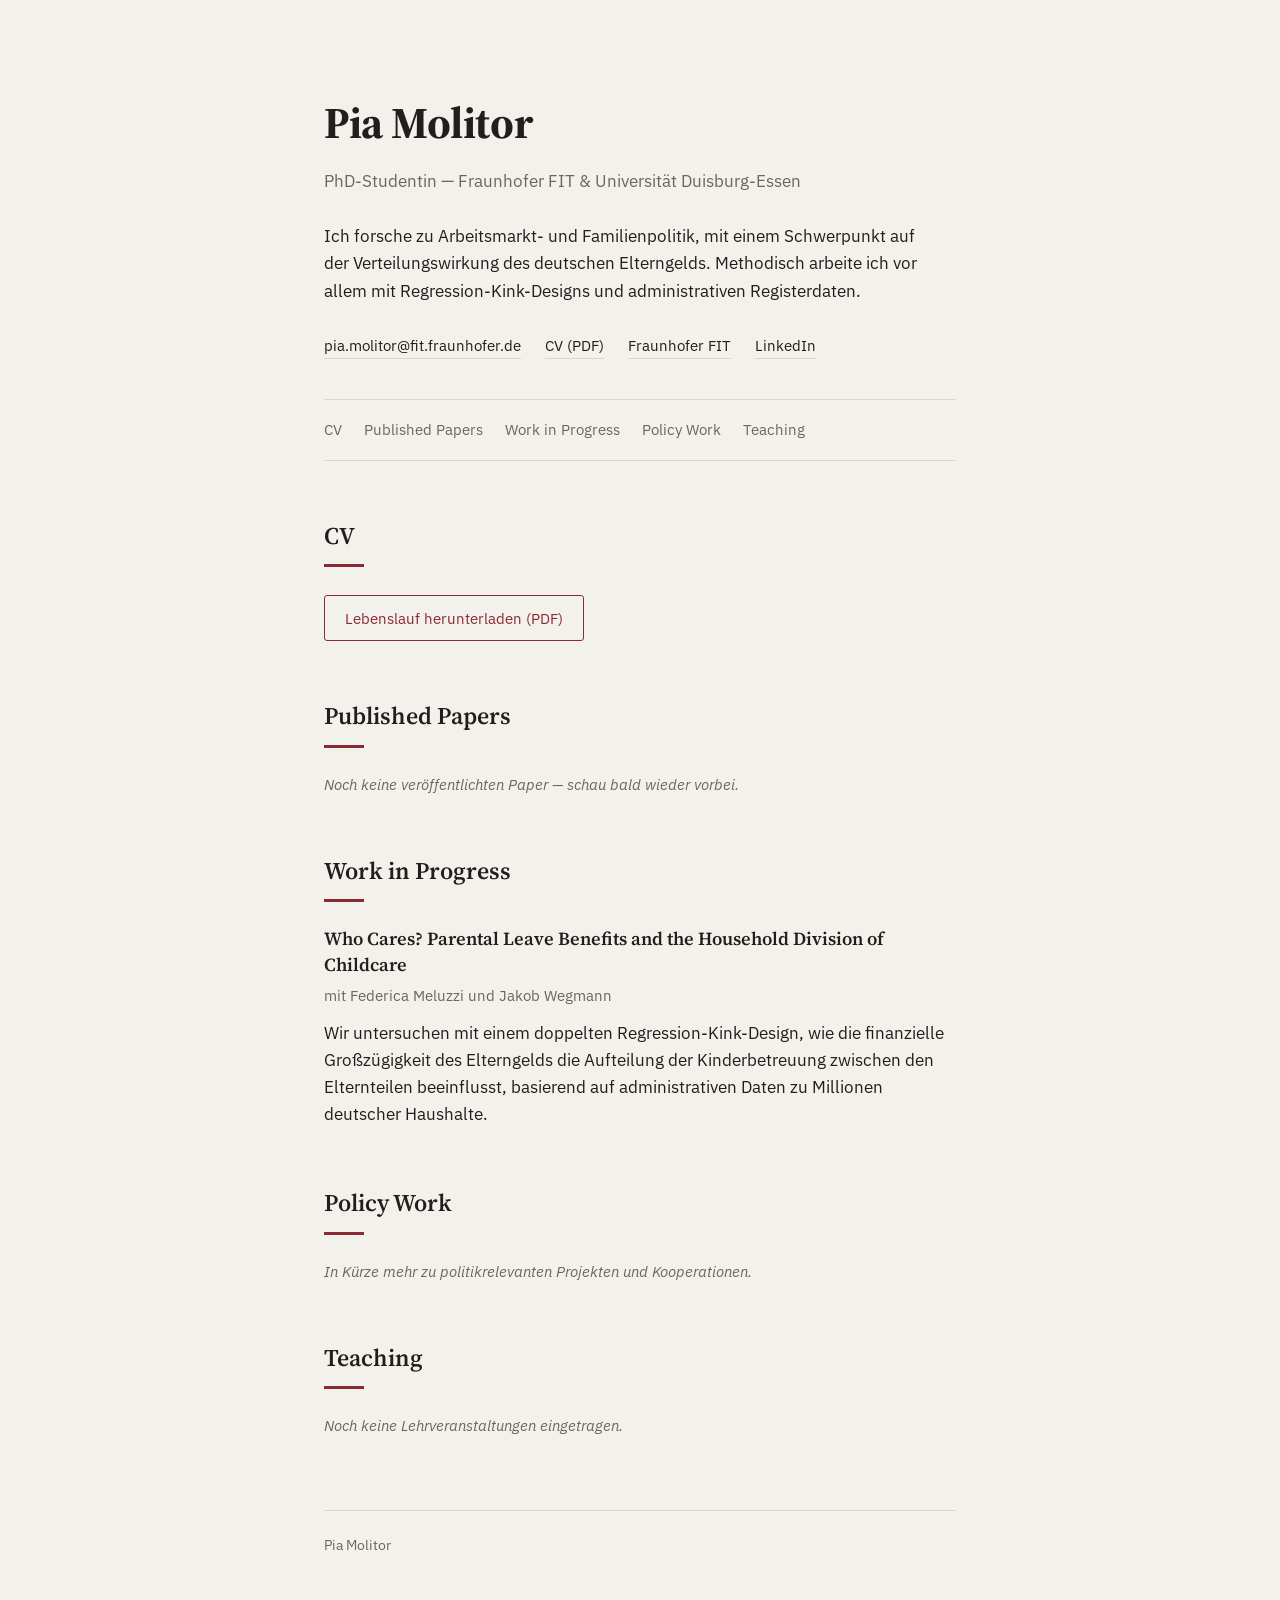
==== index.html @ 576048f9 "Add files via upload" ====
<!DOCTYPE html>
<html lang="de">
<head>
<meta charset="UTF-8">
<meta name="viewport" content="width=device-width, initial-scale=1.0">
<title>Pia Molitor</title>
<meta name="description" content="Pia Molitor — PhD-Studentin, Fraunhofer FIT und Universität Duisburg-Essen. Forschung zu Arbeitsmarkt- und Familienpolitik.">
<link rel="preconnect" href="https://fonts.googleapis.com">
<link rel="preconnect" href="https://fonts.gstatic.com" crossorigin>
<link href="https://fonts.googleapis.com/css2?family=Source+Serif+4:opsz,wght@8..60,400;8..60,600;8..60,700&family=IBM+Plex+Sans:wght@400;500;600&display=swap" rel="stylesheet">
<link rel="stylesheet" href="style.css">
</head>
<body>

<div class="page">

  <header class="intro">
    <h1>Pia Molitor</h1>
    <p class="role">PhD-Studentin &mdash; Fraunhofer FIT &amp; Universität Duisburg-Essen</p>

    <p class="bio">
      Ich forsche zu Arbeitsmarkt- und Familienpolitik, mit einem Schwerpunkt auf der
      Verteilungswirkung des deutschen Elterngelds. Methodisch arbeite ich vor allem mit
      Regression-Kink-Designs und administrativen Registerdaten.
    </p>

    <div class="contact">
      <a href="mailto:pia.molitor@fit.fraunhofer.de">pia.molitor@fit.fraunhofer.de</a>
      <a href="files/molitor_cv.pdf">CV (PDF)</a>
      <a href="https://www.fit.fraunhofer.de/de/geschaeftsfelder/mikrosimulation-und-oekonometrische-datenanalyse/team/molitor.html">Fraunhofer FIT</a>
      <a href="#">LinkedIn</a>
    </div>
  </header>

  <nav class="sections">
    <a href="#cv">CV</a>
    <a href="#published-papers">Published Papers</a>
    <a href="#work-in-progress">Work in Progress</a>
    <a href="#policy-work">Policy Work</a>
    <a href="#teaching">Teaching</a>
  </nav>

  <main>

    <section id="cv">
      <h2>CV</h2>
      <a class="cv-button" href="files/molitor_cv.pdf">Lebenslauf herunterladen (PDF)</a>
    </section>

    <section id="published-papers">
      <h2>Published Papers</h2>
      <p class="empty-note">Noch keine veröffentlichten Paper &mdash; schau bald wieder vorbei.</p>
    </section>

    <section id="work-in-progress">
      <h2>Work in Progress</h2>

      <article class="paper">
        <h3>Who Cares? Parental Leave Benefits and the Household Division of Childcare</h3>
        <p class="coauthors">mit Federica Meluzzi und Jakob Wegmann</p>
        <p class="paper-desc">
          Wir untersuchen mit einem doppelten Regression-Kink-Design, wie die finanzielle
          Großzügigkeit des Elterngelds die Aufteilung der Kinderbetreuung zwischen den
          Elternteilen beeinflusst, basierend auf administrativen Daten zu Millionen
          deutscher Haushalte.
        </p>
      </article>

    </section>

    <section id="policy-work">
      <h2>Policy Work</h2>
      <p class="empty-note">In Kürze mehr zu politikrelevanten Projekten und Kooperationen.</p>
    </section>

    <section id="teaching">
      <h2>Teaching</h2>
      <p class="empty-note">Noch keine Lehrveranstaltungen eingetragen.</p>
    </section>

  </main>

  <footer>
    <p>Pia Molitor</p>
  </footer>

</div>

</body>
</html>
---- style.css ----
:root {
  --bg: #F3F1EC;
  --ink: #221E1B;
  --muted: #6E655D;
  --accent: #8C2A34;
  --accent-soft: #C98F93;
  --hairline: #DBD5CB;
  --serif: "Source Serif 4", Georgia, serif;
  --sans: "IBM Plex Sans", -apple-system, BlinkMacSystemFont, "Segoe UI", sans-serif;
}

* {
  box-sizing: border-box;
}

html {
  scroll-behavior: smooth;
}

body {
  margin: 0;
  background: var(--bg);
  color: var(--ink);
  font-family: var(--sans);
  font-size: 17px;
  line-height: 1.6;
  -webkit-font-smoothing: antialiased;
}

@media (prefers-reduced-motion: reduce) {
  html {
    scroll-behavior: auto;
  }
}

.page {
  max-width: 680px;
  margin: 0 auto;
  padding: 88px 24px 64px;
}

/* ---- Header ---- */

.intro h1 {
  font-family: var(--serif);
  font-weight: 700;
  font-size: 2.75rem;
  letter-spacing: -0.01em;
  margin: 0 0 10px;
}

.role {
  font-size: 1.05rem;
  color: var(--muted);
  margin: 0 0 28px;
}

.bio {
  max-width: 60ch;
  margin: 0 0 28px;
}

.contact {
  display: flex;
  flex-wrap: wrap;
  gap: 8px 24px;
  margin-bottom: 40px;
}

.contact a {
  color: var(--ink);
  text-decoration: none;
  border-bottom: 1px solid var(--hairline);
  font-size: 0.95rem;
  padding-bottom: 1px;
  transition: border-color 0.15s ease, color 0.15s ease;
}

.contact a:hover {
  color: var(--accent);
  border-color: var(--accent);
}

/* ---- Section nav ---- */

.sections {
  display: flex;
  flex-wrap: wrap;
  gap: 10px 22px;
  padding: 18px 0;
  border-top: 1px solid var(--hairline);
  border-bottom: 1px solid var(--hairline);
  margin-bottom: 56px;
}

.sections a {
  color: var(--muted);
  text-decoration: none;
  font-size: 0.92rem;
  transition: color 0.15s ease;
}

.sections a:hover {
  color: var(--accent);
}

/* ---- Sections ---- */

section {
  margin-bottom: 56px;
  scroll-margin-top: 32px;
}

section h2 {
  font-family: var(--serif);
  font-weight: 600;
  font-size: 1.5rem;
  margin: 0 0 4px;
  padding-bottom: 12px;
  position: relative;
}

section h2::after {
  content: "";
  position: absolute;
  left: 0;
  bottom: 0;
  width: 40px;
  height: 3px;
  background: var(--accent);
}

section > *:not(h2) {
  margin-top: 24px;
}

.empty-note {
  color: var(--muted);
  font-style: italic;
  font-size: 0.95rem;
}

/* ---- CV button ---- */

.cv-button {
  display: inline-block;
  color: var(--accent);
  text-decoration: none;
  border: 1px solid var(--accent);
  padding: 10px 20px;
  border-radius: 3px;
  font-size: 0.95rem;
  transition: background 0.15s ease, color 0.15s ease;
}

.cv-button:hover {
  background: var(--accent);
  color: #fff;
}

/* ---- Papers ---- */

.paper + .paper {
  margin-top: 36px;
  padding-top: 36px;
  border-top: 1px solid var(--hairline);
}

.paper h3 {
  font-family: var(--serif);
  font-weight: 600;
  font-size: 1.15rem;
  margin: 0 0 6px;
  line-height: 1.4;
}

.coauthors {
  color: var(--muted);
  font-size: 0.92rem;
  margin: 0 0 12px;
}

.paper-desc {
  margin: 0;
  max-width: 62ch;
}

.paper-links {
  margin-top: 12px;
  display: flex;
  gap: 18px;
}

.paper-links a {
  color: var(--accent);
  text-decoration: none;
  font-size: 0.9rem;
  border-bottom: 1px solid var(--accent-soft);
}

.paper-links a:hover {
  border-color: var(--accent);
}

/* ---- Footer ---- */

footer {
  margin-top: 72px;
  padding-top: 24px;
  border-top: 1px solid var(--hairline);
  color: var(--muted);
  font-size: 0.85rem;
}

footer p {
  margin: 0;
}

/* ---- Mobile ---- */

@media (max-width: 480px) {
  .page {
    padding: 56px 20px 48px;
  }
  .intro h1 {
    font-size: 2.1rem;
  }
}
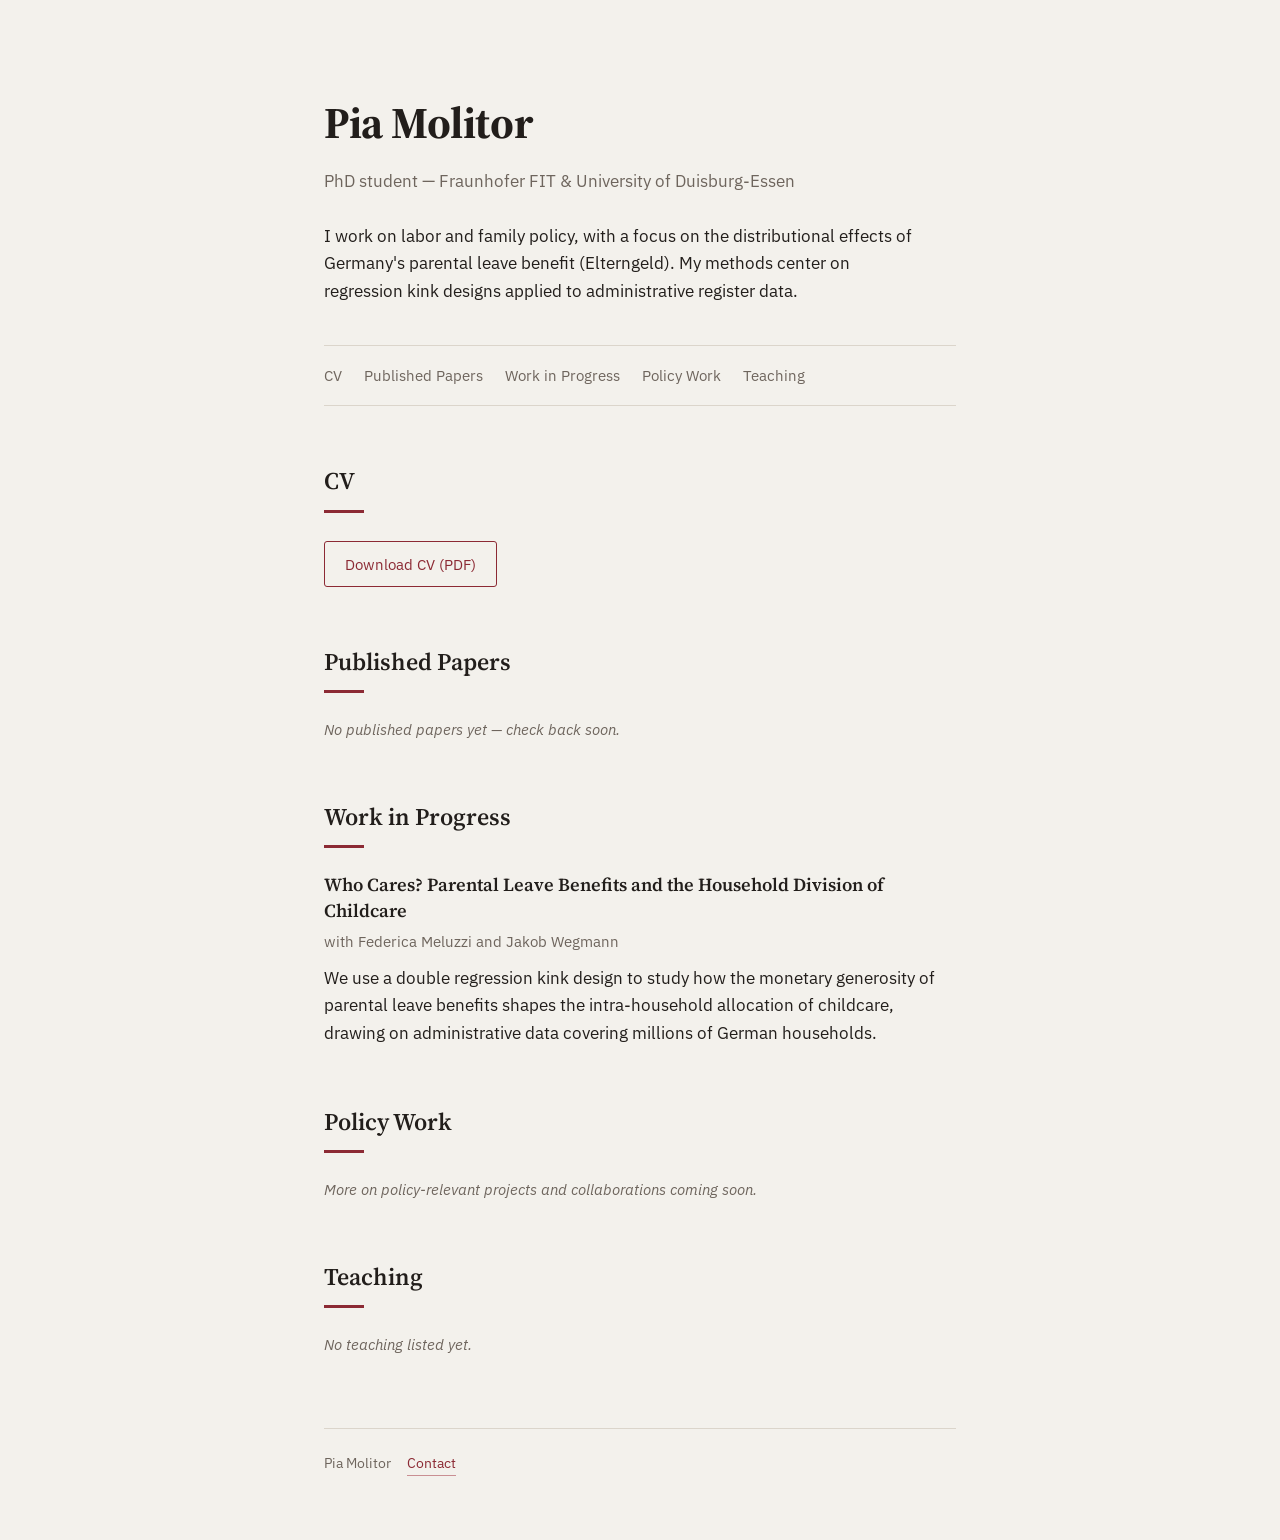
==== commit fda7cdb5: "Update" ====
--- a/index.html
+++ b/index.html
@@ -4,7 +4,7 @@
 <meta charset="UTF-8">
 <meta name="viewport" content="width=device-width, initial-scale=1.0">
 <title>Pia Molitor</title>
-<meta name="description" content="Pia Molitor — PhD-Studentin, Fraunhofer FIT und Universität Duisburg-Essen. Forschung zu Arbeitsmarkt- und Familienpolitik.">
+<meta name="description" content="Pia Molitor — PhD student, Fraunhofer FIT and University of Duisburg-Essen. Research on labor and family policy.">
 <link rel="preconnect" href="https://fonts.googleapis.com">
 <link rel="preconnect" href="https://fonts.gstatic.com" crossorigin>
 <link href="https://fonts.googleapis.com/css2?family=Source+Serif+4:opsz,wght@8..60,400;8..60,600;8..60,700&family=IBM+Plex+Sans:wght@400;500;600&display=swap" rel="stylesheet">
@@ -16,20 +16,13 @@
 
   <header class="intro">
     <h1>Pia Molitor</h1>
-    <p class="role">PhD-Studentin &mdash; Fraunhofer FIT &amp; Universität Duisburg-Essen</p>
+    <p class="role">PhD student &mdash; Fraunhofer FIT &amp; University of Duisburg-Essen</p>
 
     <p class="bio">
-      Ich forsche zu Arbeitsmarkt- und Familienpolitik, mit einem Schwerpunkt auf der
-      Verteilungswirkung des deutschen Elterngelds. Methodisch arbeite ich vor allem mit
-      Regression-Kink-Designs und administrativen Registerdaten.
+      I work on labor and family policy, with a focus on the distributional effects of
+      Germany's parental leave benefit (Elterngeld). My methods center on regression kink
+      designs applied to administrative register data.
     </p>
-
-    <div class="contact">
-      <a href="mailto:pia.molitor@fit.fraunhofer.de">pia.molitor@fit.fraunhofer.de</a>
-      <a href="files/molitor_cv.pdf">CV (PDF)</a>
-      <a href="https://www.fit.fraunhofer.de/de/geschaeftsfelder/mikrosimulation-und-oekonometrische-datenanalyse/team/molitor.html">Fraunhofer FIT</a>
-      <a href="#">LinkedIn</a>
-    </div>
   </header>
 
   <nav class="sections">
@@ -44,12 +37,12 @@
 
     <section id="cv">
       <h2>CV</h2>
-      <a class="cv-button" href="files/molitor_cv.pdf">Lebenslauf herunterladen (PDF)</a>
+      <a class="cv-button" href="files/molitor_cv.pdf">Download CV (PDF)</a>
     </section>
 
     <section id="published-papers">
       <h2>Published Papers</h2>
-      <p class="empty-note">Noch keine veröffentlichten Paper &mdash; schau bald wieder vorbei.</p>
+      <p class="empty-note">No published papers yet &mdash; check back soon.</p>
     </section>
 
     <section id="work-in-progress">
@@ -57,12 +50,11 @@
 
       <article class="paper">
         <h3>Who Cares? Parental Leave Benefits and the Household Division of Childcare</h3>
-        <p class="coauthors">mit Federica Meluzzi und Jakob Wegmann</p>
+        <p class="coauthors">with Federica Meluzzi and Jakob Wegmann</p>
         <p class="paper-desc">
-          Wir untersuchen mit einem doppelten Regression-Kink-Design, wie die finanzielle
-          Großzügigkeit des Elterngelds die Aufteilung der Kinderbetreuung zwischen den
-          Elternteilen beeinflusst, basierend auf administrativen Daten zu Millionen
-          deutscher Haushalte.
+          We use a double regression kink design to study how the monetary generosity of
+          parental leave benefits shapes the intra-household allocation of childcare,
+          drawing on administrative data covering millions of German households.
         </p>
       </article>
 
@@ -70,18 +62,19 @@
 
     <section id="policy-work">
       <h2>Policy Work</h2>
-      <p class="empty-note">In Kürze mehr zu politikrelevanten Projekten und Kooperationen.</p>
+      <p class="empty-note">More on policy-relevant projects and collaborations coming soon.</p>
     </section>
 
     <section id="teaching">
       <h2>Teaching</h2>
-      <p class="empty-note">Noch keine Lehrveranstaltungen eingetragen.</p>
+      <p class="empty-note">No teaching listed yet.</p>
     </section>
 
   </main>
 
   <footer>
-    <p>Pia Molitor</p>
+    <p class="footer-name">Pia Molitor</p>
+    <a class="footer-contact" href="mailto:pia.molitor@fit.fraunhofer.de">Contact</a>
   </footer>
 
 </div>
--- a/style.css
+++ b/style.css
@@ -57,28 +57,7 @@
 
 .bio {
   max-width: 60ch;
-  margin: 0 0 28px;
-}
-
-.contact {
-  display: flex;
-  flex-wrap: wrap;
-  gap: 8px 24px;
-  margin-bottom: 40px;
-}
-
-.contact a {
-  color: var(--ink);
-  text-decoration: none;
-  border-bottom: 1px solid var(--hairline);
-  font-size: 0.95rem;
-  padding-bottom: 1px;
-  transition: border-color 0.15s ease, color 0.15s ease;
-}
-
-.contact a:hover {
-  color: var(--accent);
-  border-color: var(--accent);
+  margin: 0 0 40px;
 }
 
 /* ---- Section nav ---- */
@@ -208,12 +187,25 @@
   margin-top: 72px;
   padding-top: 24px;
   border-top: 1px solid var(--hairline);
+  display: flex;
+  align-items: baseline;
+  gap: 16px;
   color: var(--muted);
   font-size: 0.85rem;
 }
 
-footer p {
+.footer-name {
   margin: 0;
+}
+
+.footer-contact {
+  color: var(--accent);
+  text-decoration: none;
+  border-bottom: 1px solid var(--accent-soft);
+}
+
+.footer-contact:hover {
+  border-color: var(--accent);
 }
 
 /* ---- Mobile ---- */
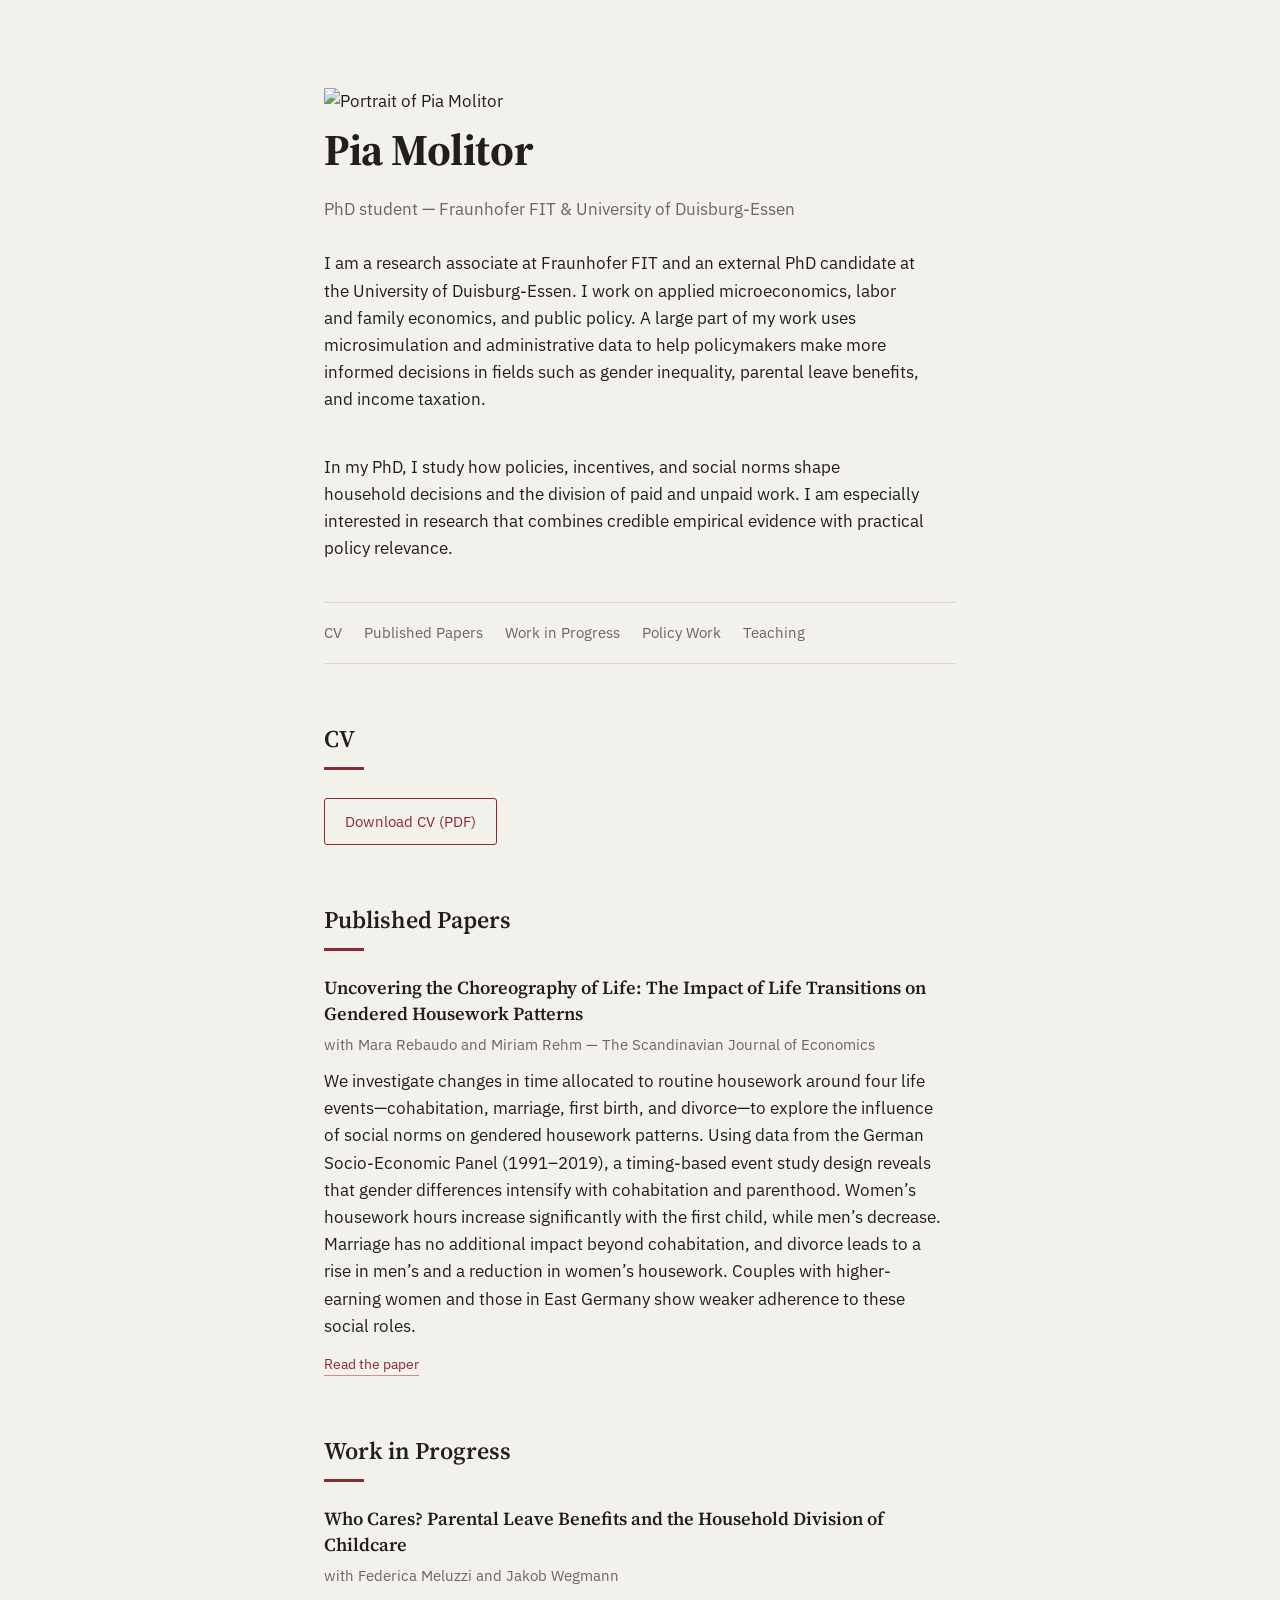
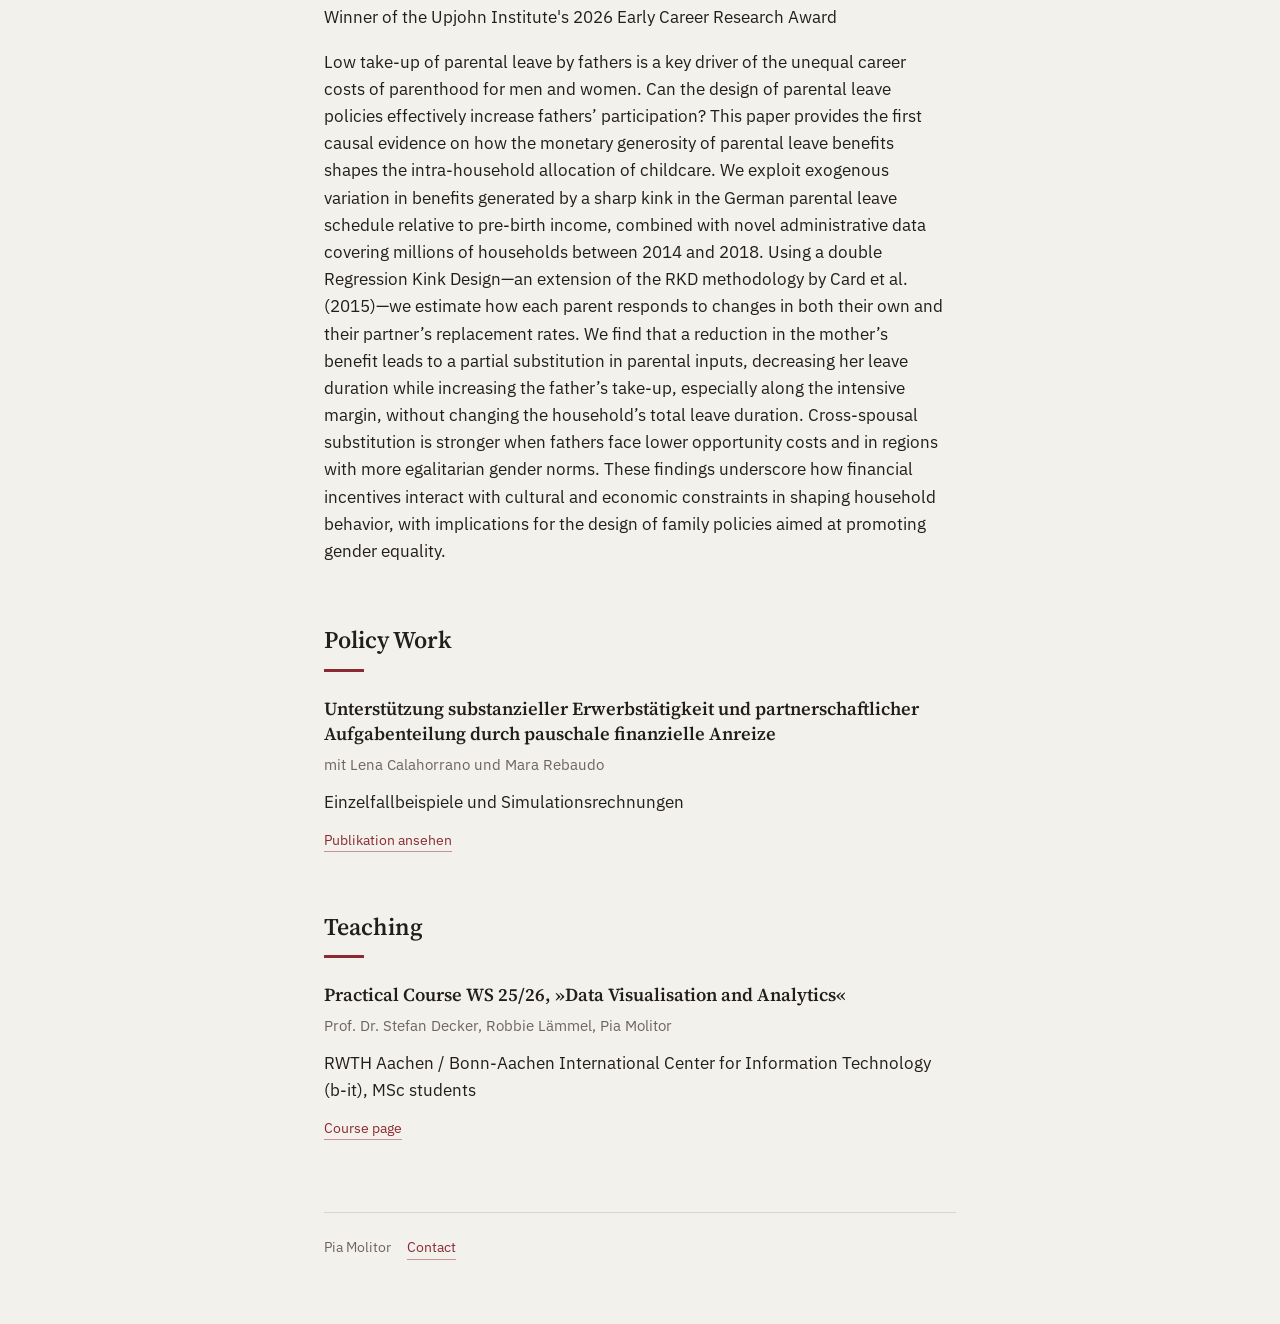
==== commit 31f149f4: "Update index.html" ====
--- a/index.html
+++ b/index.html
@@ -1,5 +1,5 @@
 <!DOCTYPE html>
-<html lang="de">
+<html lang="en">
 <head>
 <meta charset="UTF-8">
 <meta name="viewport" content="width=device-width, initial-scale=1.0">
@@ -15,14 +15,26 @@
 <div class="page">
 
   <header class="intro">
-    <h1>Pia Molitor</h1>
-    <p class="role">PhD student &mdash; Fraunhofer FIT &amp; University of Duisburg-Essen</p>
+    <img class="portrait" src="images/photo.jpg" alt="Portrait of Pia Molitor">
 
-    <p class="bio">
-      I work on labor and family policy, with a focus on the distributional effects of
-      Germany's parental leave benefit (Elterngeld). My methods center on regression kink
-      designs applied to administrative register data.
-    </p>
+    <div class="intro-text">
+      <h1>Pia Molitor</h1>
+      <p class="role">PhD student &mdash; Fraunhofer FIT &amp; University of Duisburg-Essen</p>
+
+      <p class="bio">
+        I am a research associate at Fraunhofer FIT and an external PhD candidate at the
+        University of Duisburg-Essen. I work on applied microeconomics, labor and family
+        economics, and public policy. A large part of my work uses microsimulation and
+        administrative data to help policymakers make more informed decisions in fields
+        such as gender inequality, parental leave benefits, and income taxation.
+      </p>
+
+      <p class="bio">
+        In my PhD, I study how policies, incentives, and social norms shape household
+        decisions and the division of paid and unpaid work. I am especially interested in
+        research that combines credible empirical evidence with practical policy relevance.
+      </p>
+    </div>
   </header>
 
   <nav class="sections">
@@ -42,7 +54,27 @@
 
     <section id="published-papers">
       <h2>Published Papers</h2>
-      <p class="empty-note">No published papers yet &mdash; check back soon.</p>
+
+      <article class="paper">
+        <h3>Uncovering the Choreography of Life: The Impact of Life Transitions on Gendered Housework Patterns</h3>
+        <p class="coauthors">with Mara Rebaudo and Miriam Rehm &mdash; The Scandinavian Journal of Economics</p>
+        <p class="paper-desc">
+          We investigate changes in time allocated to routine housework around four life
+          events&mdash;cohabitation, marriage, first birth, and divorce&mdash;to explore the
+          influence of social norms on gendered housework patterns. Using data from the
+          German Socio-Economic Panel (1991&ndash;2019), a timing-based event study design
+          reveals that gender differences intensify with cohabitation and parenthood.
+          Women&rsquo;s housework hours increase significantly with the first child, while
+          men&rsquo;s decrease. Marriage has no additional impact beyond cohabitation, and
+          divorce leads to a rise in men&rsquo;s and a reduction in women&rsquo;s housework.
+          Couples with higher-earning women and those in East Germany show weaker adherence
+          to these social roles.
+        </p>
+        <p class="paper-links">
+          <a href="https://onlinelibrary.wiley.com/doi/10.1111/sjoe.70034">Read the paper</a>
+        </p>
+      </article>
+
     </section>
 
     <section id="work-in-progress">
@@ -51,10 +83,27 @@
       <article class="paper">
         <h3>Who Cares? Parental Leave Benefits and the Household Division of Childcare</h3>
         <p class="coauthors">with Federica Meluzzi and Jakob Wegmann</p>
+        <p class="award">Winner of the Upjohn Institute's 2026 Early Career Research Award</p>
         <p class="paper-desc">
-          We use a double regression kink design to study how the monetary generosity of
-          parental leave benefits shapes the intra-household allocation of childcare,
-          drawing on administrative data covering millions of German households.
+          Low take-up of parental leave by fathers is a key driver of the unequal career
+          costs of parenthood for men and women. Can the design of parental leave policies
+          effectively increase fathers&rsquo; participation? This paper provides the first
+          causal evidence on how the monetary generosity of parental leave benefits shapes
+          the intra-household allocation of childcare. We exploit exogenous variation in
+          benefits generated by a sharp kink in the German parental leave schedule relative
+          to pre-birth income, combined with novel administrative data covering millions of
+          households between 2014 and 2018. Using a double Regression Kink Design&mdash;an
+          extension of the RKD methodology by Card et al. (2015)&mdash;we estimate how each
+          parent responds to changes in both their own and their partner&rsquo;s replacement
+          rates. We find that a reduction in the mother&rsquo;s benefit leads to a partial
+          substitution in parental inputs, decreasing her leave duration while increasing
+          the father&rsquo;s take-up, especially along the intensive margin, without
+          changing the household&rsquo;s total leave duration. Cross-spousal substitution is
+          stronger when fathers face lower opportunity costs and in regions with more
+          egalitarian gender norms. These findings underscore how financial incentives
+          interact with cultural and economic constraints in shaping household behavior,
+          with implications for the design of family policies aimed at promoting gender
+          equality.
         </p>
       </article>
 
@@ -62,12 +111,35 @@
 
     <section id="policy-work">
       <h2>Policy Work</h2>
-      <p class="empty-note">More on policy-relevant projects and collaborations coming soon.</p>
+
+      <article class="paper">
+        <h3>Unterstützung substanzieller Erwerbstätigkeit und partnerschaftlicher Aufgabenteilung durch pauschale finanzielle Anreize</h3>
+        <p class="coauthors">mit Lena Calahorrano und Mara Rebaudo</p>
+        <p class="paper-desc">
+          Einzelfallbeispiele und Simulationsrechnungen
+        </p>
+        <p class="paper-links">
+          <a href="https://publica.fraunhofer.de/entities/publication/b7f24b9c-77d6-4dd0-90d8-0292353b20f4">Publikation ansehen</a>
+        </p>
+      </article>
+
     </section>
 
     <section id="teaching">
       <h2>Teaching</h2>
-      <p class="empty-note">No teaching listed yet.</p>
+
+      <article class="paper">
+        <h3>Practical Course WS 25/26, &raquo;Data Visualisation and Analytics&laquo;</h3>
+        <p class="coauthors">Prof. Dr. Stefan Decker, Robbie Lämmel, Pia Molitor</p>
+        <p class="paper-desc">
+          RWTH Aachen / Bonn-Aachen International Center for Information Technology (b-it),
+          MSc students
+        </p>
+        <p class="paper-links">
+          <a href="https://dbis.rwth-aachen.de/dbis/index.php/academics/courses/">Course page</a>
+        </p>
+      </article>
+
     </section>
 
   </main>
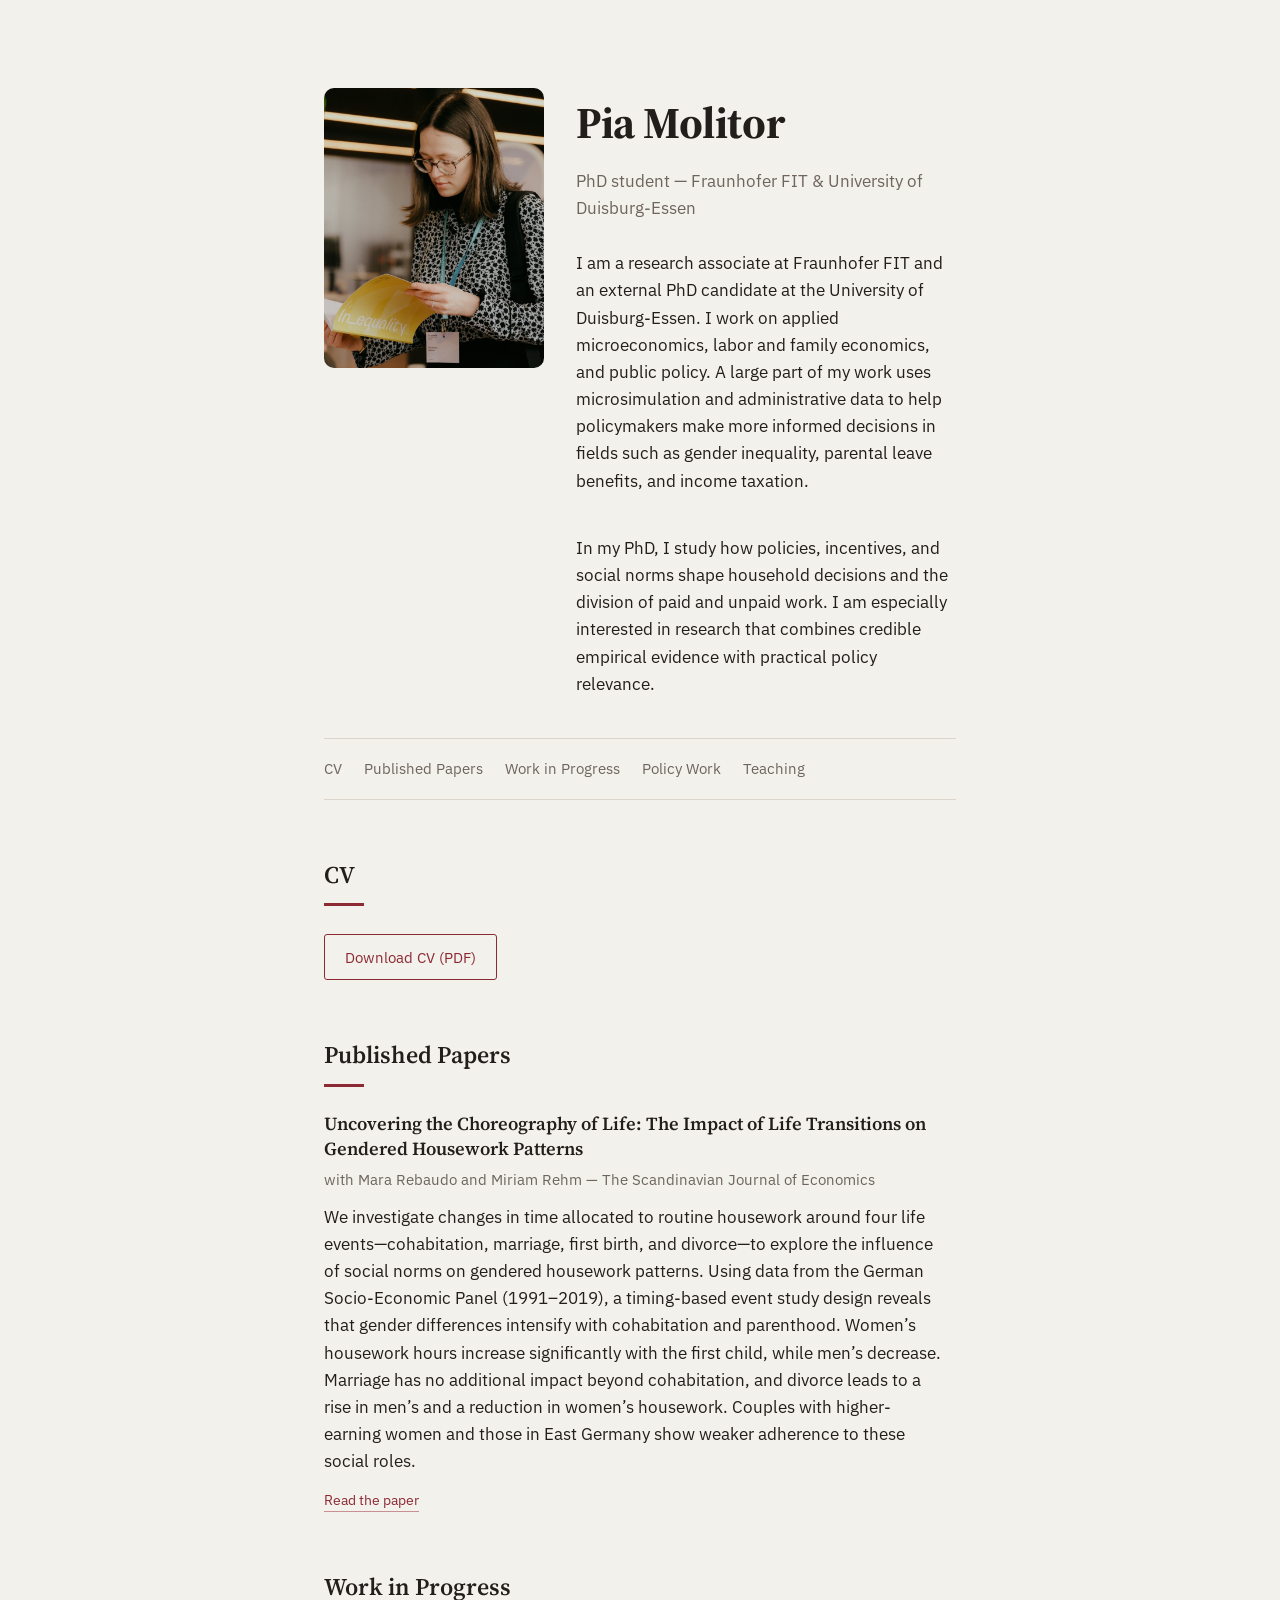
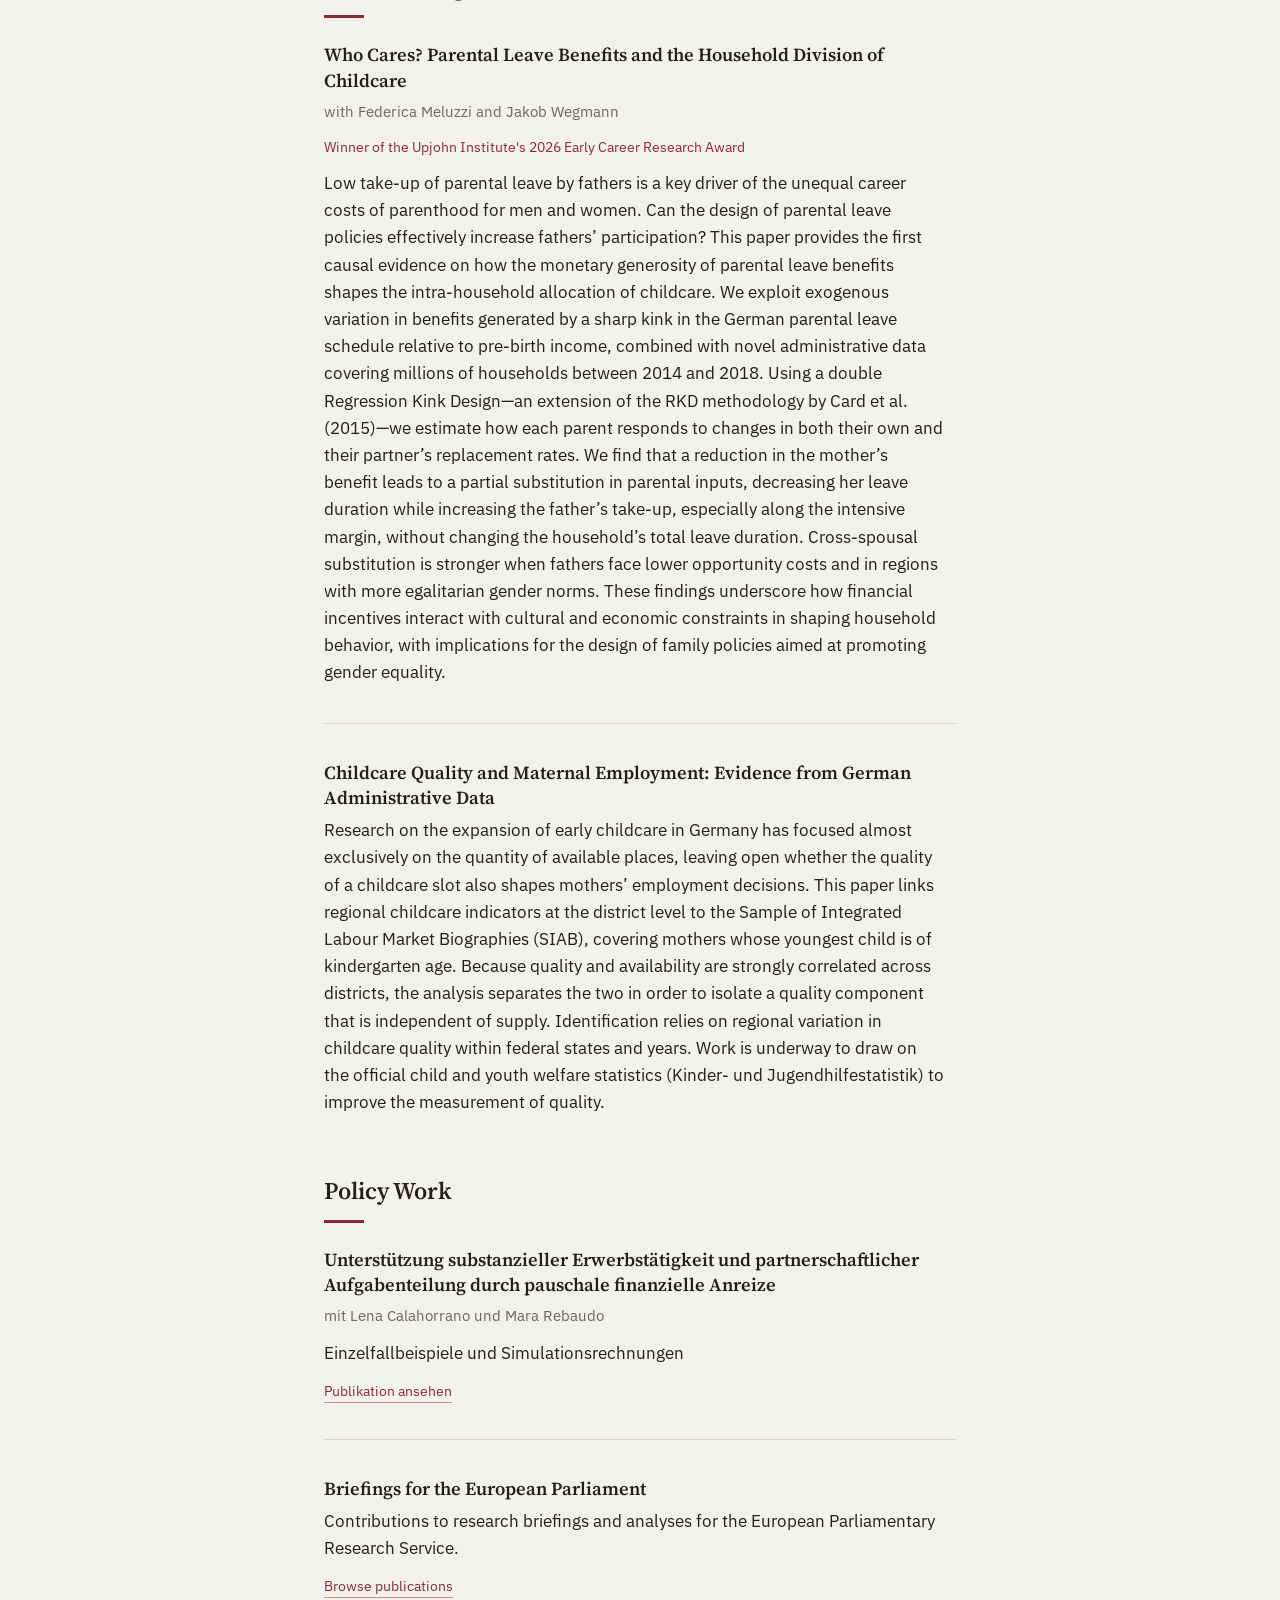
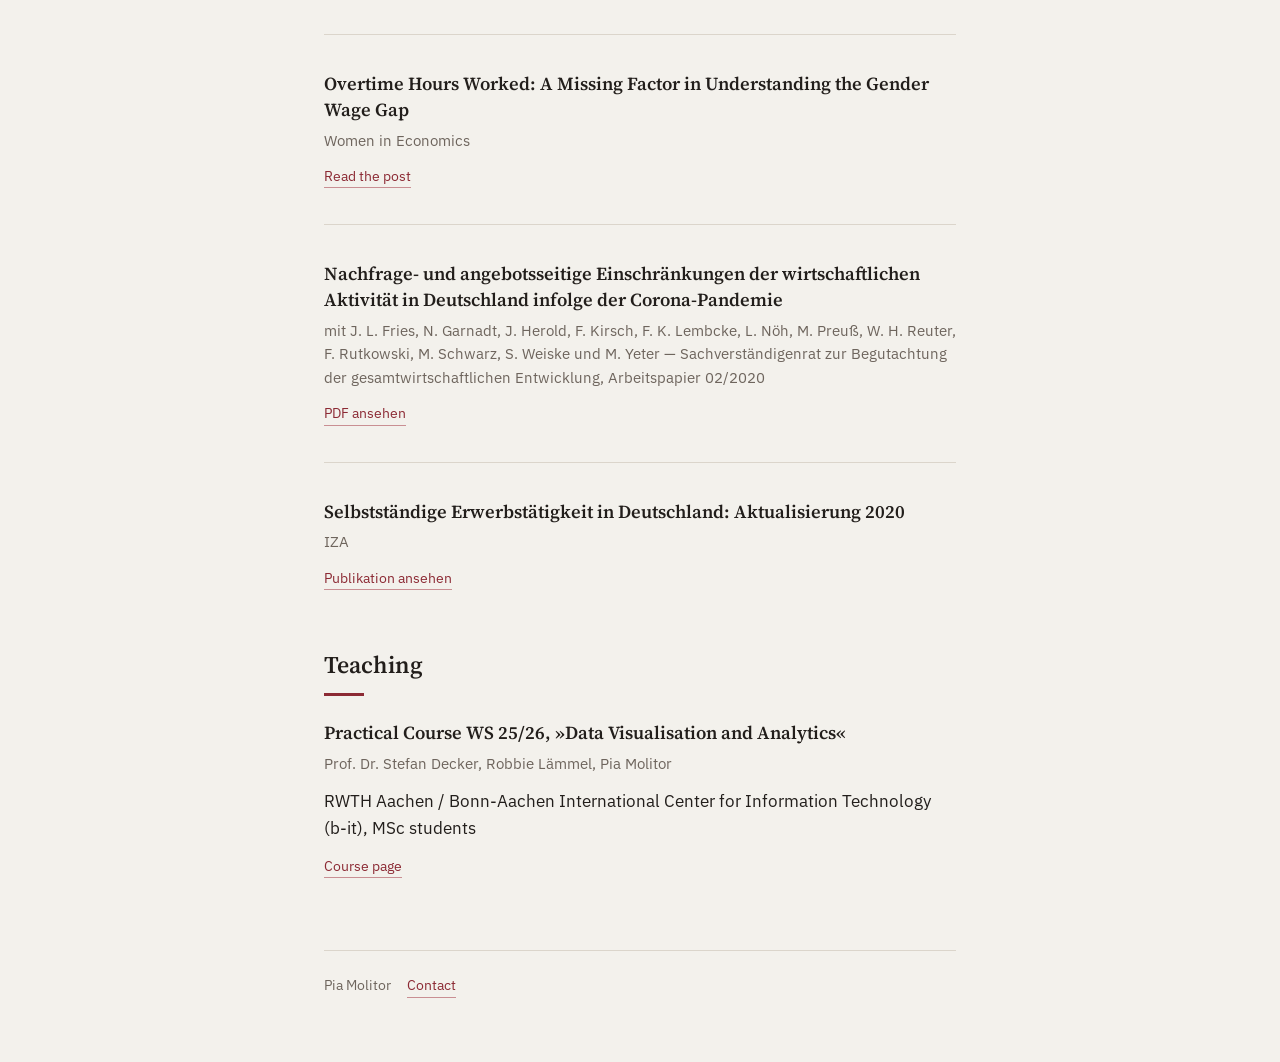
==== commit cb6c9e12: "Update" ====
--- a/index.html
+++ b/index.html
@@ -107,6 +107,23 @@
         </p>
       </article>
 
+      <article class="paper">
+        <h3>Childcare Quality and Maternal Employment: Evidence from German Administrative Data</h3>
+        <p class="paper-desc">
+          Research on the expansion of early childcare in Germany has focused almost
+          exclusively on the quantity of available places, leaving open whether the quality
+          of a childcare slot also shapes mothers&rsquo; employment decisions. This paper
+          links regional childcare indicators at the district level to the Sample of
+          Integrated Labour Market Biographies (SIAB), covering mothers whose youngest
+          child is of kindergarten age. Because quality and availability are strongly
+          correlated across districts, the analysis separates the two in order to isolate a
+          quality component that is independent of supply. Identification relies on
+          regional variation in childcare quality within federal states and years. Work is
+          underway to draw on the official child and youth welfare statistics (Kinder- und
+          Jugendhilfestatistik) to improve the measurement of quality.
+        </p>
+      </article>
+
     </section>
 
     <section id="policy-work">
@@ -120,6 +137,41 @@
         </p>
         <p class="paper-links">
           <a href="https://publica.fraunhofer.de/entities/publication/b7f24b9c-77d6-4dd0-90d8-0292353b20f4">Publikation ansehen</a>
+        </p>
+      </article>
+
+      <article class="paper">
+        <h3>Briefings for the European Parliament</h3>
+        <p class="paper-desc">
+          Contributions to research briefings and analyses for the European Parliamentary
+          Research Service.
+        </p>
+        <p class="paper-links">
+          <a href="https://www.europarl.europa.eu/thinktank/en/research/advanced-search?textualSearch=&authors=237893&startDate=01%2F07%2F2019&endDate=&firstCameToPage=false">Browse publications</a>
+        </p>
+      </article>
+
+      <article class="paper">
+        <h3>Overtime Hours Worked: A Missing Factor in Understanding the Gender Wage Gap</h3>
+        <p class="coauthors">Women in Economics</p>
+        <p class="paper-links">
+          <a href="https://www.women-in-economics.com/post/overtime-hours-worked-a-missing-factor-in-understanding-the-gender-wage-gap">Read the post</a>
+        </p>
+      </article>
+
+      <article class="paper">
+        <h3>Nachfrage- und angebotsseitige Einschränkungen der wirtschaftlichen Aktivität in Deutschland infolge der Corona-Pandemie</h3>
+        <p class="coauthors">mit J. L. Fries, N. Garnadt, J. Herold, F. Kirsch, F. K. Lembcke, L. Nöh, M. Preuß, W. H. Reuter, F. Rutkowski, M. Schwarz, S. Weiske und M. Yeter &mdash; Sachverständigenrat zur Begutachtung der gesamtwirtschaftlichen Entwicklung, Arbeitspapier 02/2020</p>
+        <p class="paper-links">
+          <a href="https://www.sachverstaendigenrat-wirtschaft.de/fileadmin/dateiablage/Arbeitspapiere/Arbeitspapier_02_2020.pdf">PDF ansehen</a>
+        </p>
+      </article>
+
+      <article class="paper">
+        <h3>Selbstständige Erwerbstätigkeit in Deutschland: Aktualisierung 2020</h3>
+        <p class="coauthors">IZA</p>
+        <p class="paper-links">
+          <a href="https://www.iza.org/en/publications/r/210/selbststandige-erwerbstatigkeit-in-deutschland-aktualisierung-2020">Publikation ansehen</a>
         </p>
       </article>
 
--- a/style.css
+++ b/style.css
@@ -41,6 +41,26 @@
 
 /* ---- Header ---- */
 
+.intro {
+  display: flex;
+  gap: 32px;
+  align-items: flex-start;
+}
+
+.portrait {
+  width: 220px;
+  height: 280px;
+  border-radius: 10px;
+  object-fit: cover;
+  flex-shrink: 0;
+  background: var(--hairline);
+}
+
+.intro-text {
+  flex: 1;
+  min-width: 0;
+}
+
 .intro h1 {
   font-family: var(--serif);
   font-weight: 700;
@@ -210,10 +230,24 @@
 
 /* ---- Mobile ---- */
 
+.award {
+  color: var(--accent);
+  font-size: 0.9rem;
+  margin: 0 0 12px;
+}
+
 @media (max-width: 480px) {
   .page {
     padding: 56px 20px 48px;
   }
+  .intro {
+    flex-direction: column;
+    gap: 20px;
+  }
+  .portrait {
+    width: 150px;
+    height: 190px;
+  }
   .intro h1 {
     font-size: 2.1rem;
   }
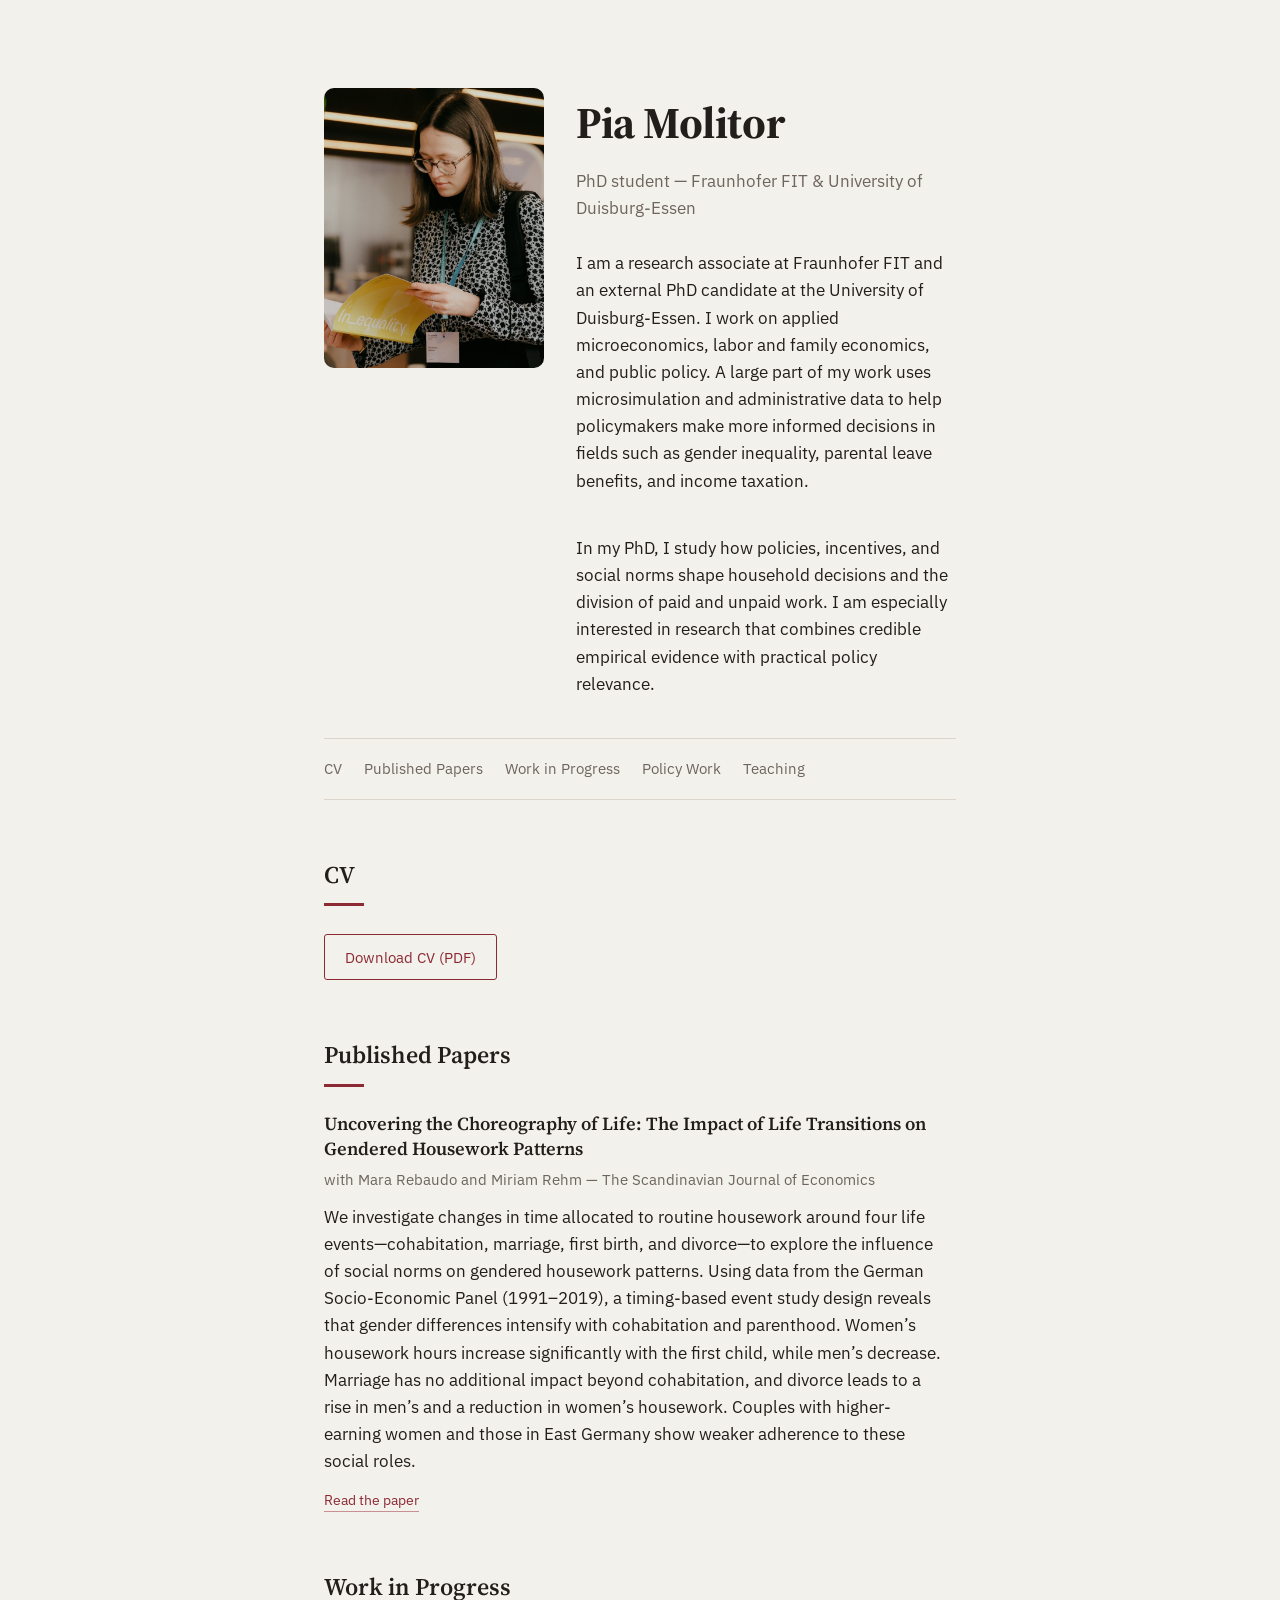
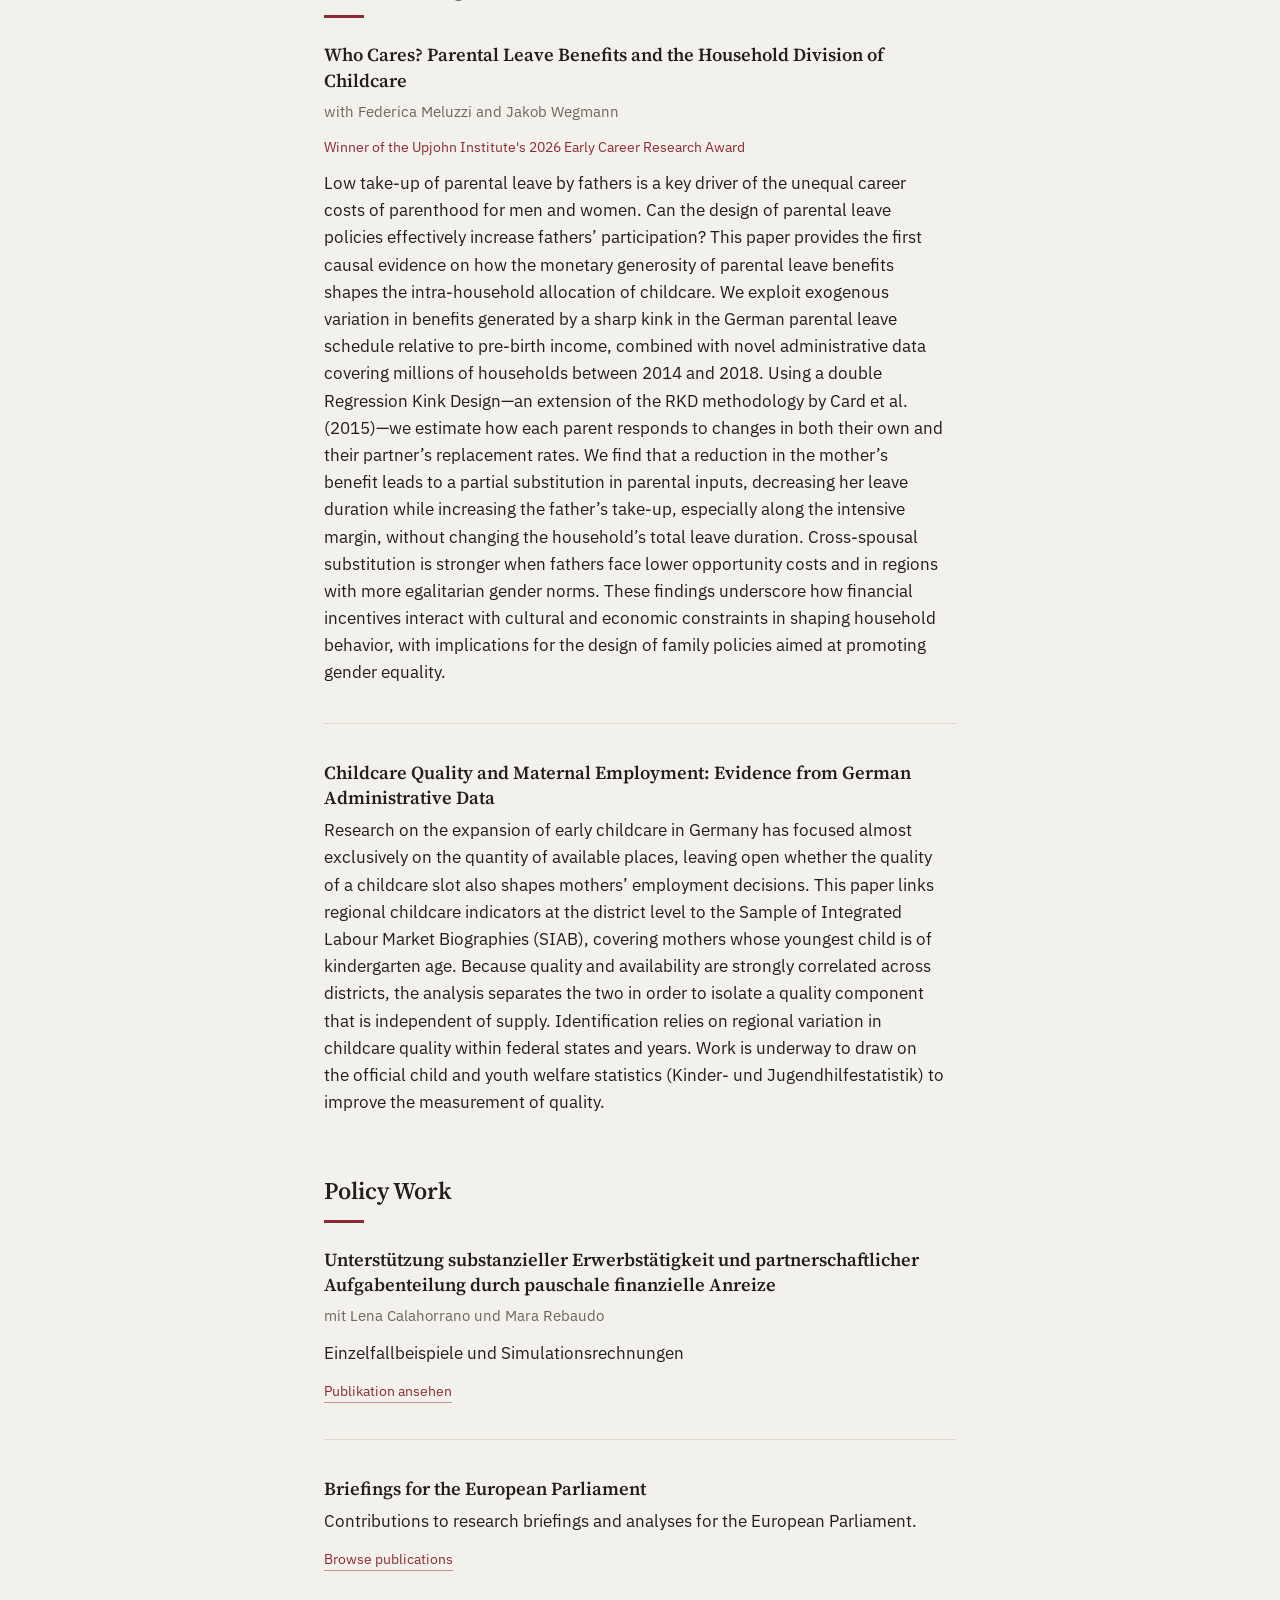
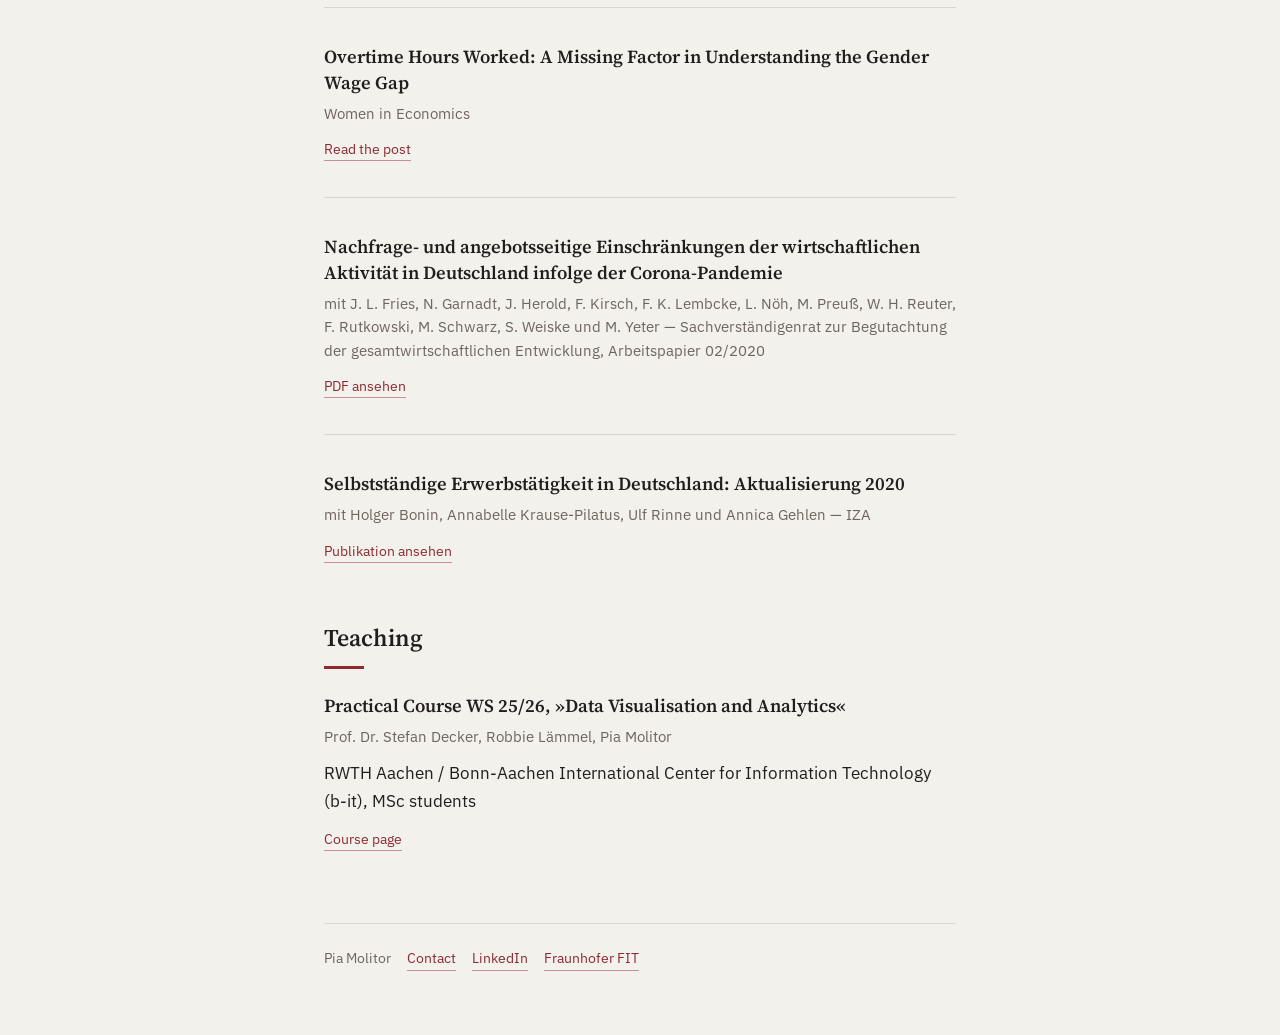
==== commit 83d5e9a0: "Update index.html" ====
--- a/index.html
+++ b/index.html
@@ -143,8 +143,7 @@
       <article class="paper">
         <h3>Briefings for the European Parliament</h3>
         <p class="paper-desc">
-          Contributions to research briefings and analyses for the European Parliamentary
-          Research Service.
+          Contributions to research briefings and analyses for the European Parliament.
         </p>
         <p class="paper-links">
           <a href="https://www.europarl.europa.eu/thinktank/en/research/advanced-search?textualSearch=&authors=237893&startDate=01%2F07%2F2019&endDate=&firstCameToPage=false">Browse publications</a>
@@ -169,7 +168,7 @@
 
       <article class="paper">
         <h3>Selbstständige Erwerbstätigkeit in Deutschland: Aktualisierung 2020</h3>
-        <p class="coauthors">IZA</p>
+        <p class="coauthors">mit Holger Bonin, Annabelle Krause-Pilatus, Ulf Rinne und Annica Gehlen &mdash; IZA</p>
         <p class="paper-links">
           <a href="https://www.iza.org/en/publications/r/210/selbststandige-erwerbstatigkeit-in-deutschland-aktualisierung-2020">Publikation ansehen</a>
         </p>
@@ -199,6 +198,8 @@
   <footer>
     <p class="footer-name">Pia Molitor</p>
     <a class="footer-contact" href="mailto:pia.molitor@fit.fraunhofer.de">Contact</a>
+    <a class="footer-contact" href="https://www.linkedin.com/in/pia-molitor/">LinkedIn</a>
+    <a class="footer-contact" href="https://www.fit.fraunhofer.de/de/geschaeftsfelder/mikrosimulation-und-oekonometrische-datenanalyse/team/molitor.html">Fraunhofer FIT</a>
   </footer>
 
 </div>
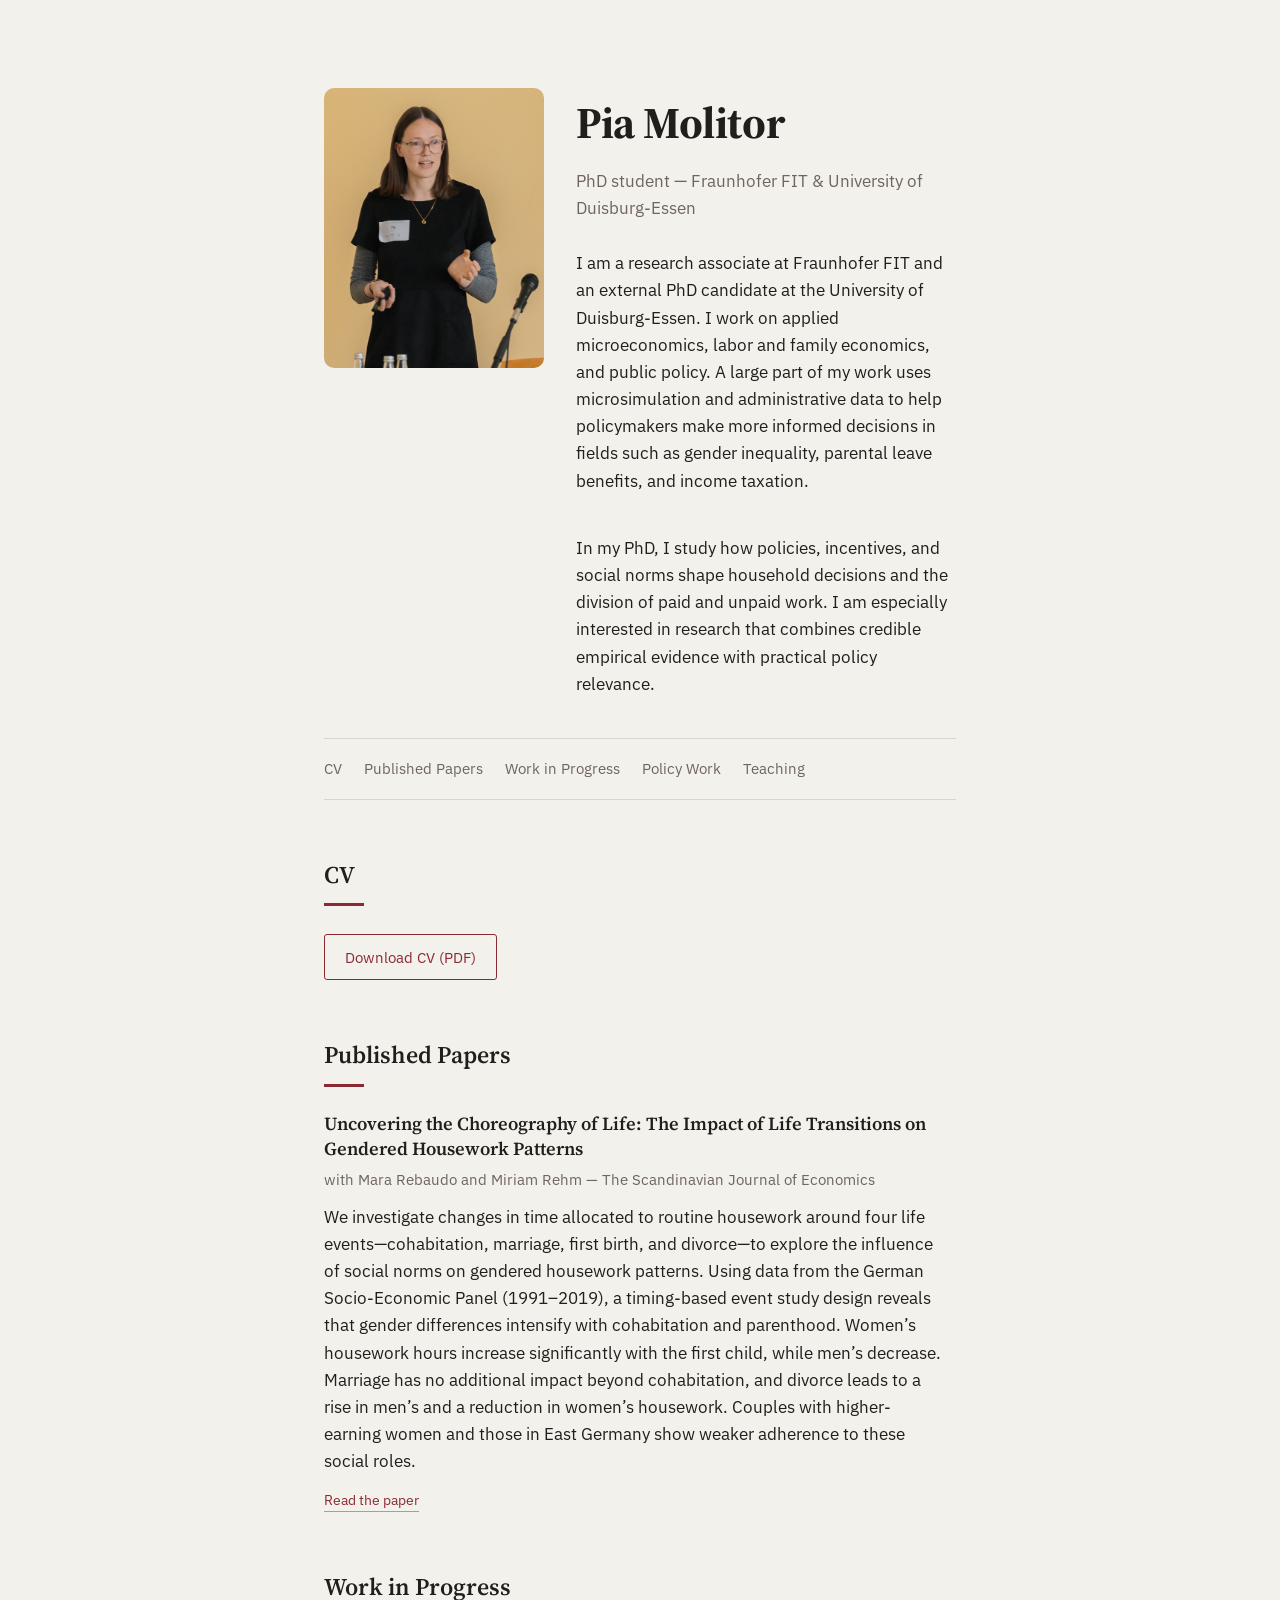
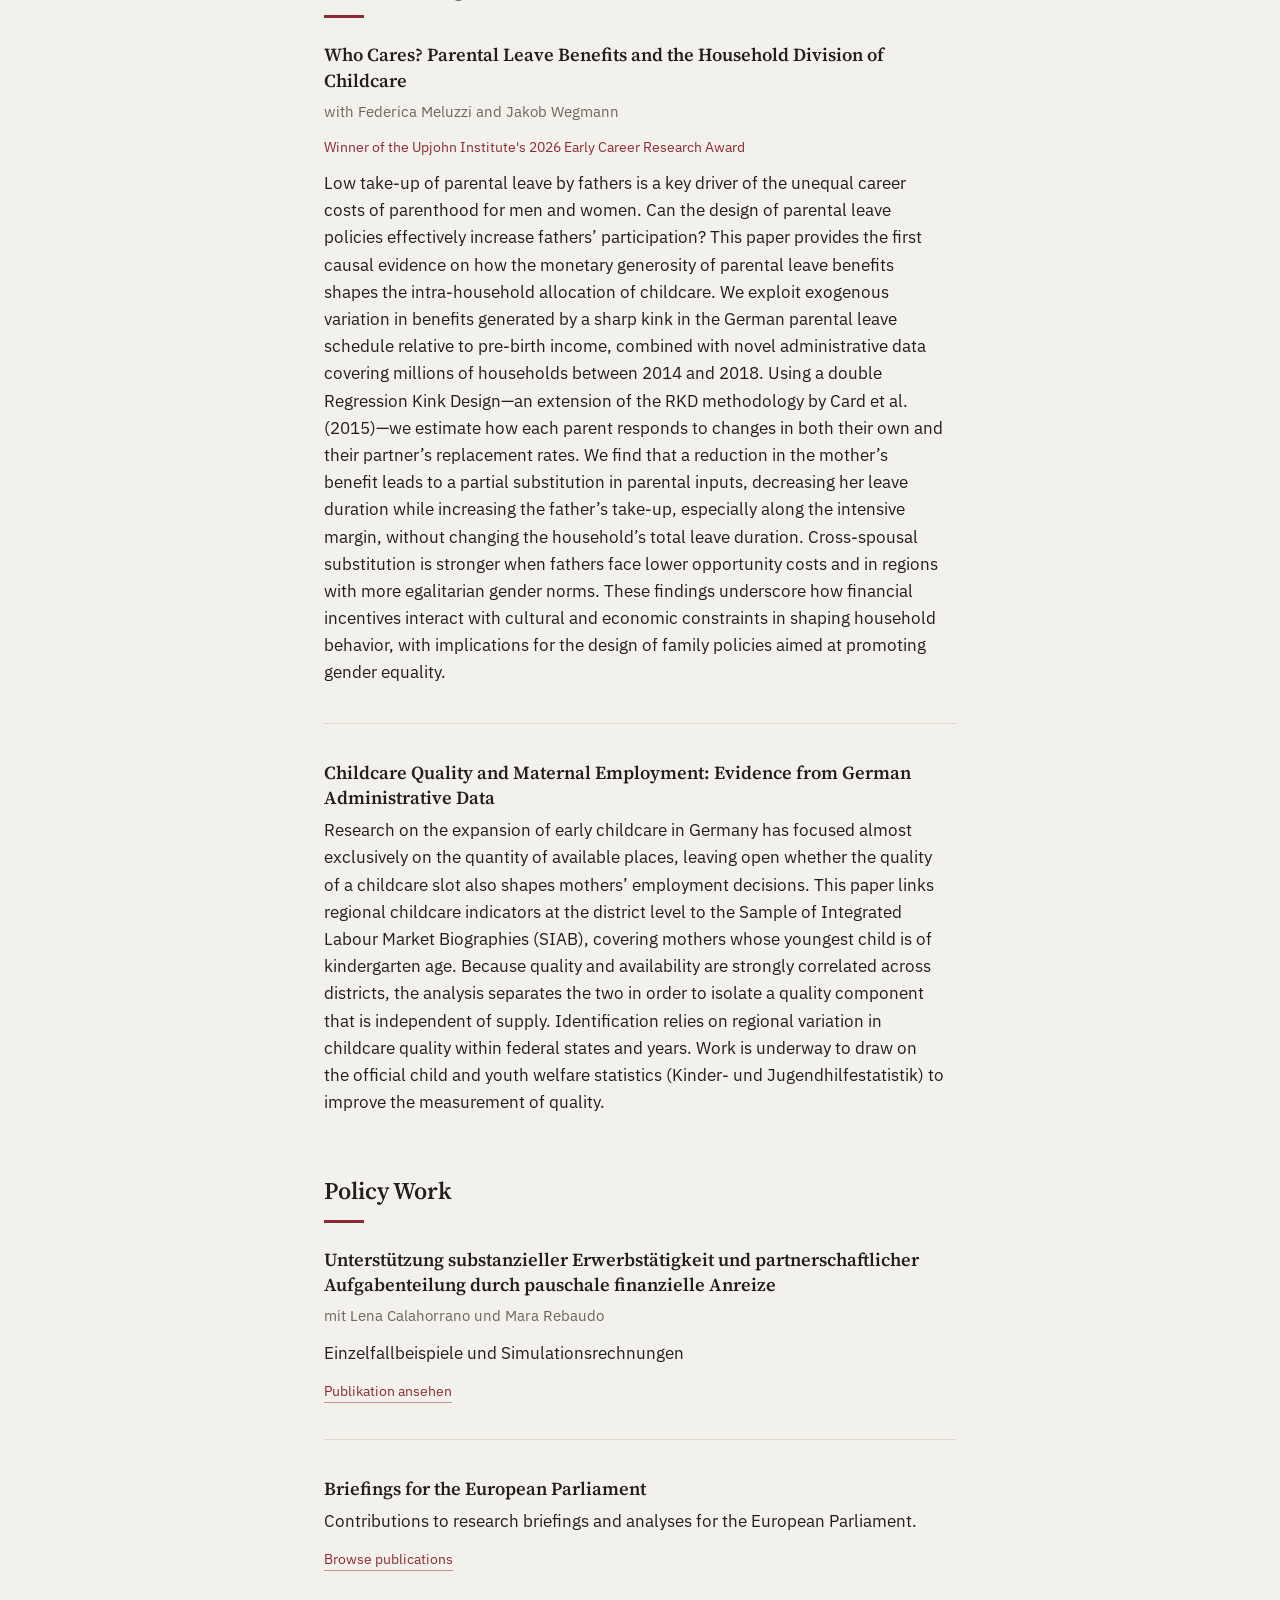
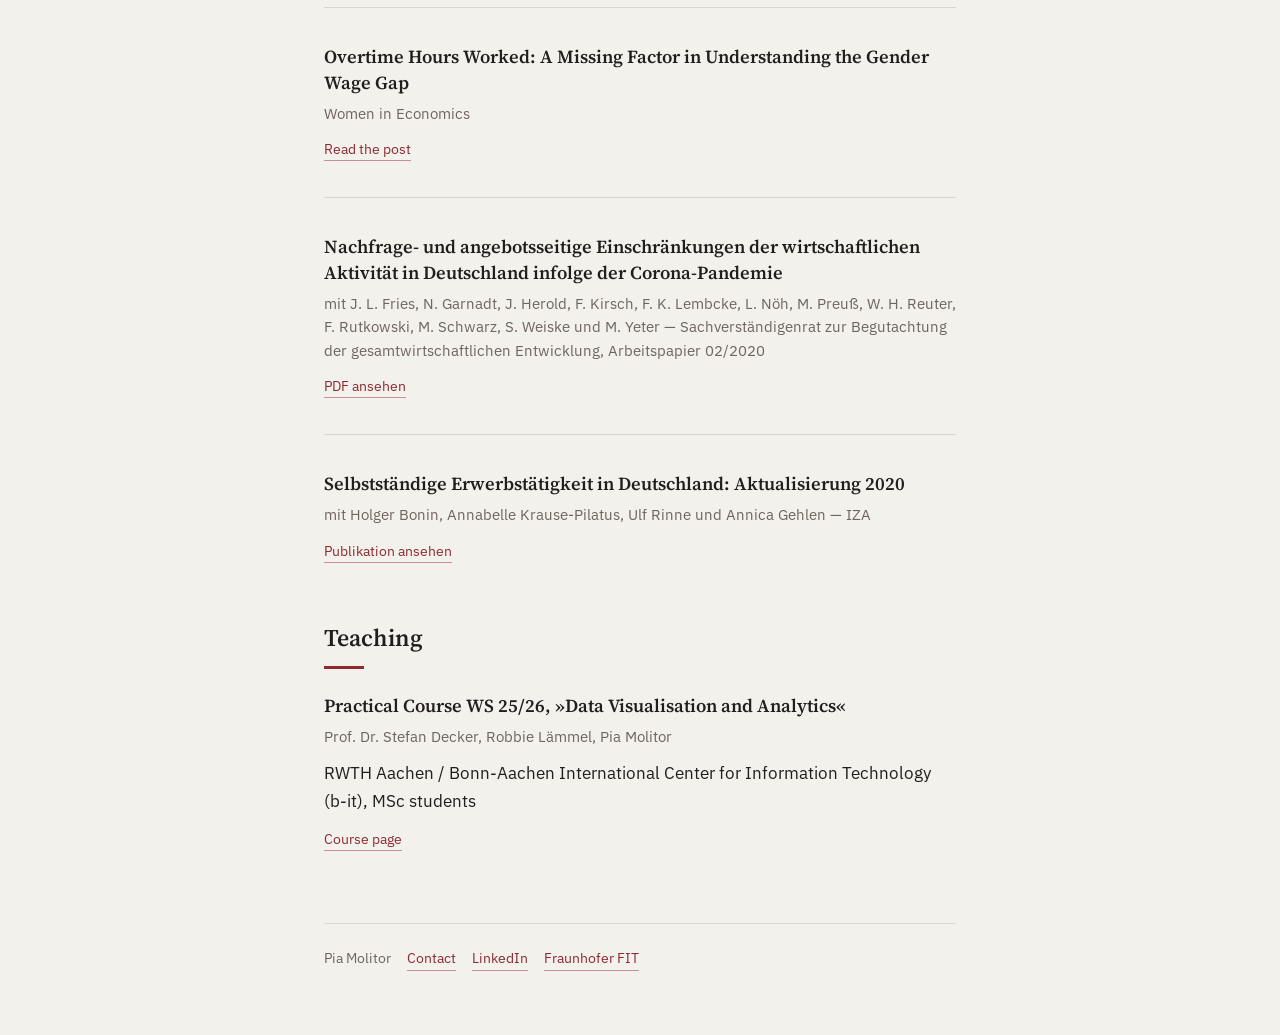
==== commit 6c4a3b9b: "Update Mail" ====
--- a/index.html
+++ b/index.html
@@ -197,7 +197,7 @@
 
   <footer>
     <p class="footer-name">Pia Molitor</p>
-    <a class="footer-contact" href="mailto:pia.molitor@fit.fraunhofer.de">Contact</a>
+    <a class="footer-contact" href="mailto:pia.hanna.molitor@fit.fraunhofer.de">Contact</a>
     <a class="footer-contact" href="https://www.linkedin.com/in/pia-molitor/">LinkedIn</a>
     <a class="footer-contact" href="https://www.fit.fraunhofer.de/de/geschaeftsfelder/mikrosimulation-und-oekonometrische-datenanalyse/team/molitor.html">Fraunhofer FIT</a>
   </footer>
